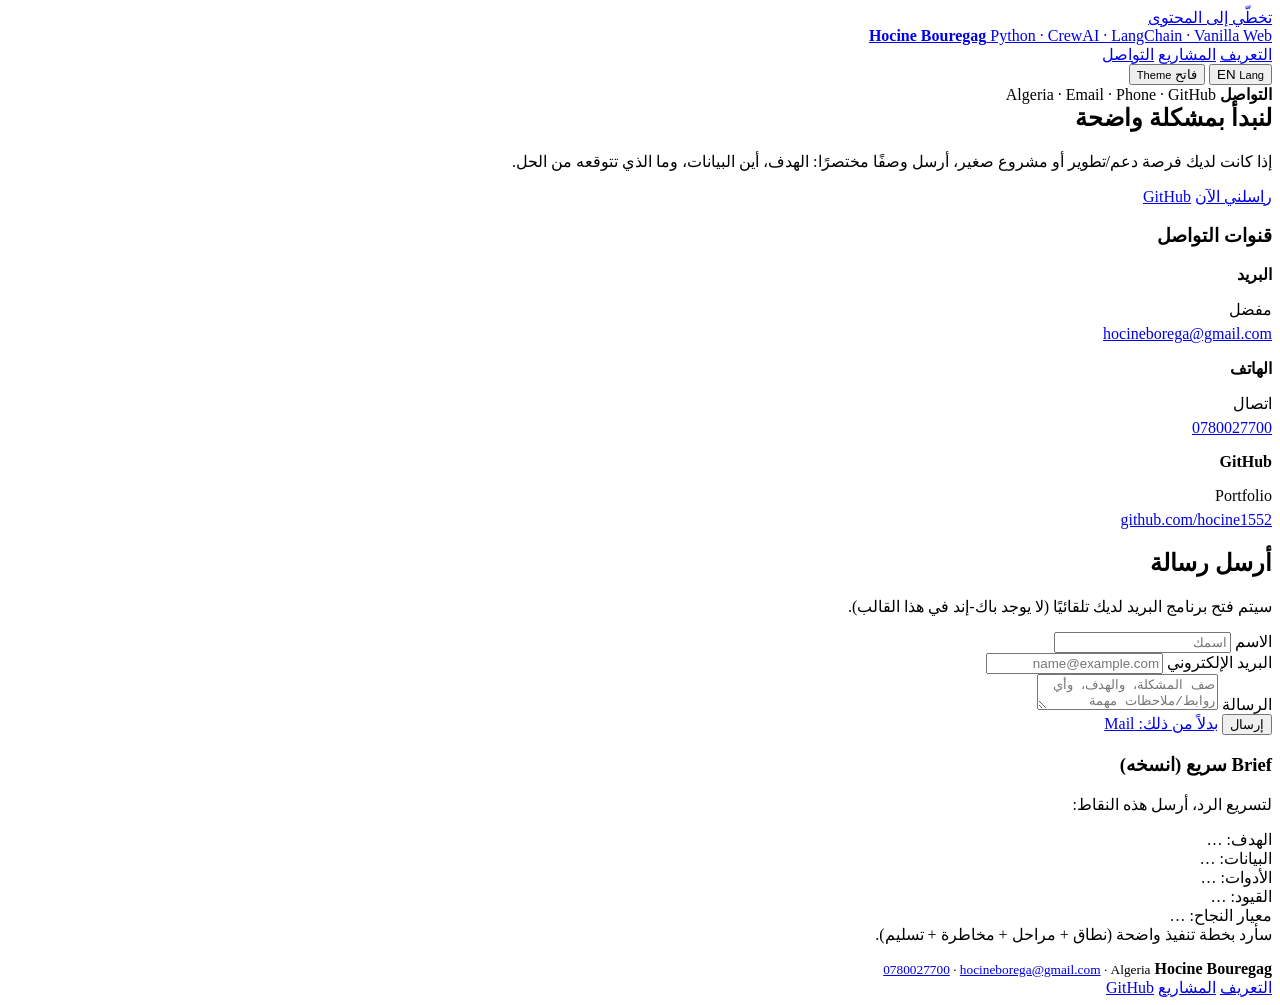
==== contact.html @ d6fb196d "Update contact.html" ====
<!doctype html>
<html lang="ar" dir="rtl">
<head>
  <meta charset="utf-8" />
  <meta name="viewport" content="width=device-width, initial-scale=1" />
  <meta name="description" content="تواصل مع Hocine Bouregag — Algeria. Email, phone, GitHub portfolio." />
  <title>التواصل | Hocine Bouregag</title>

  <link rel="icon" href="assets/favicon.svg" type="image/svg+xml" />
  <link rel="preconnect" href="https://fonts.googleapis.com" />
  <link rel="preconnect" href="https://fonts.gstatic.com" crossorigin />
  <link href="https://fonts.googleapis.com/css2?family=IBM+Plex+Sans+Arabic:wght@400;500;600;700&family=JetBrains+Mono:wght@400;500&display=swap" rel="stylesheet" />
  <link rel="stylesheet" href="assets/styles.css" />
</head>
<body data-page="contact">
  <a class="skip-link" href="#content" data-i18n="common.skip">تخطّي إلى المحتوى</a>

  <header class="site-header" role="banner">
    <div class="container header-inner">
      <a class="brand" href="./index.html" aria-label="العودة إلى صفحة التعريف" data-i18n-aria="common.brandBack">
        <span class="mark" aria-hidden="true"></span>
        <span class="brand-title">
          <strong>Hocine Bouregag</strong>
          <span>Python · CrewAI · LangChain · Vanilla Web</span>
        </span>
      </a>

      <nav class="nav" aria-label="التنقّل" data-i18n-aria="common.navAria">
        <a href="./index.html" data-i18n="common.nav.about">التعريف</a>
        <a href="./projects.html" data-i18n="common.nav.projects">المشاريع</a>
        <a href="./contact.html" aria-current="page" data-i18n="common.nav.contact">التواصل</a>
      </nav>

      <div class="header-actions">
        <button class="btn lang-toggle" type="button" data-lang-toggle aria-label="تحويل اللغة إلى الإنجليزية">
          <span class="pill"><span class="mono" data-lang-label>EN</span></span>
          <small class="mono">Lang</small>
        </button>

        <button class="btn theme-toggle" type="button" data-theme-toggle aria-pressed="false" aria-label="تبديل الوضع" data-i18n-aria="common.themeToggleAria">
          <span class="pill">
            <span class="theme-dot" aria-hidden="true"></span>
            <span data-theme-label>فاتح</span>
          </span>
          <small class="mono">Theme</small>
        </button>
      </div>
    </div>
  </header>

  <main id="content" class="container" role="main">
    <section class="hero" aria-label="التواصل">
      <div class="hero-inner">
        <div>
          <div class="kicker">
            <b data-i18n="contact.kicker.title">التواصل</b>
            <span class="sep" aria-hidden="true"></span>
            <span class="mono">Algeria · Email · Phone · GitHub</span>
          </div>

          <h1 style="margin-top: var(--space-4);" data-i18n="contact.hero.title">لنبدأ بمشكلة واضحة</h1>
          <p data-i18n="contact.hero.p">
            إذا كانت لديك فرصة دعم/تطوير أو مشروع صغير، أرسل وصفًا مختصرًا: الهدف، أين البيانات، وما الذي تتوقعه من الحل.
          </p>

          <div class="hero-cta" style="margin-top: var(--space-5);">
            <a class="btn btn-primary" href="mailto:hocineborega@gmail.com" data-i18n="contact.hero.cta.email">راسلني الآن</a>
            <a class="btn" href="https://github.com/hocine1552" target="_blank" rel="noreferrer">GitHub</a>
          </div>
        </div>

        <aside class="panel" aria-label="قنوات التواصل">
          <h3 data-i18n="contact.panel.title">قنوات التواصل</h3>
          <div class="grid" style="gap: var(--space-2);">
            <div class="card" style="padding: var(--space-3);">
              <div class="card-top">
                <h3 style="font-size: 16px;" data-i18n="contact.channel.email">البريد</h3>
                <span class="badge" data-i18n="contact.channel.email.badge">مفضل</span>
              </div>
              <p class="mono" style="margin-top: 6px;"><a class="text-link mono" dir="ltr" href="mailto:hocineborega@gmail.com">hocineborega@gmail.com</a></p>
            </div>

            <div class="card" style="padding: var(--space-3);">
              <div class="card-top">
                <h3 style="font-size: 16px;" data-i18n="contact.channel.phone">الهاتف</h3>
                <span class="badge" data-i18n="contact.channel.phone.badge">اتصال</span>
              </div>
              <p class="mono" style="margin-top: 6px;"><a class="text-link mono" dir="ltr" href="tel:0780027700">0780027700</a></p>
            </div>

            <div class="card" style="padding: var(--space-3);">
              <div class="card-top">
                <h3 style="font-size: 16px;">GitHub</h3>
                <span class="badge">Portfolio</span>
              </div>
              <p class="mono" style="margin-top: 6px;"><a class="text-link mono" dir="ltr" href="https://github.com/hocine1552" target="_blank" rel="noreferrer">github.com/hocine1552</a></p>
            </div>
          </div>
        </aside>
      </div>
    </section>

    <section class="section" aria-label="نموذج الرسالة">
      <div class="section-head">
        <div>
          <h2 data-i18n="contact.form.title">أرسل رسالة</h2>
          <p data-i18n="contact.form.subtitle">سيتم فتح برنامج البريد لديك تلقائيًا (لا يوجد باك-إند في هذا القالب).</p>
        </div>
      </div>

      <div class="grid cols-2">
        <form class="card form" data-mailto-form data-to="hocineborega@gmail.com" aria-label="نموذج التواصل" data-i18n-aria="contact.form.aria">
          <div class="field">
            <label for="name" data-i18n="contact.form.name.label">الاسم</label>
            <input id="name" name="name" autocomplete="name" required placeholder="اسمك" data-i18n-placeholder="contact.form.name.placeholder" />
          </div>

          <div class="field">
            <label for="email" data-i18n="contact.form.email.label">البريد الإلكتروني</label>
            <input id="email" name="email" type="email" autocomplete="email" required placeholder="name@example.com" data-i18n-placeholder="contact.form.email.placeholder" />
          </div>

          <div class="field">
            <label for="message" data-i18n="contact.form.message.label">الرسالة</label>
            <textarea id="message" name="message" required placeholder="صف المشكلة، والهدف، وأي روابط/ملاحظات مهمة" data-i18n-placeholder="contact.form.message.placeholder"></textarea>
          </div>

          <div class="hero-cta" style="margin-top: 0;">
            <button class="btn btn-primary" type="submit" data-i18n="contact.form.submit">إرسال</button>
            <a class="btn" href="mailto:hocineborega@gmail.com" data-i18n="contact.form.altMail">بدلاً من ذلك: Mail</a>
          </div>
        </form>

        <article class="card" aria-label="قالب brief">
          <h3 data-i18n="contact.brief.title">Brief سريع (انسخه)</h3>
          <p style="margin-top: 10px;" data-i18n="contact.brief.subtitle">لتسريع الرد، أرسل هذه النقاط:</p>
          <div class="codebox" style="margin-top: var(--space-3);">
            <div><span class="dim" data-i18n="contact.brief.goal">الهدف:</span> …</div>
            <div><span class="dim" data-i18n="contact.brief.data">البيانات:</span> …</div>
            <div><span class="dim" data-i18n="contact.brief.tools">الأدوات:</span> …</div>
            <div><span class="dim" data-i18n="contact.brief.constraints">القيود:</span> …</div>
            <div><span class="dim" data-i18n="contact.brief.success">معيار النجاح:</span> …</div>
          </div>
          <p style="margin-top: var(--space-3);" data-i18n="contact.brief.note">سأرد بخطة تنفيذ واضحة (نطاق + مراحل + مخاطرة + تسليم).</p>
        </article>
      </div>
    </section>

    <footer class="footer" role="contentinfo">
      <div class="footer-inner">
        <div>
          <strong>Hocine Bouregag</strong>
          <small>
            <span class="mono" dir="ltr">Algeria</span> ·
            <a class="text-link mono" dir="ltr" href="mailto:hocineborega@gmail.com">hocineborega@gmail.com</a> ·
            <a class="text-link mono" dir="ltr" href="tel:0780027700">0780027700</a>
          </small>
        </div>
        <div class="inline-links" aria-label="روابط" data-i18n-aria="common.footer.links">
          <a href="./index.html" data-i18n="common.nav.about">التعريف</a>
          <a href="./projects.html" data-i18n="common.nav.projects">المشاريع</a>
          <a class="text-link" href="https://github.com/hocine1552" target="_blank" rel="noreferrer">GitHub</a>
        </div>
      </div>
    </footer>
  </main>

  <script src="assets/app.js" defer></script>
</body>
</html>
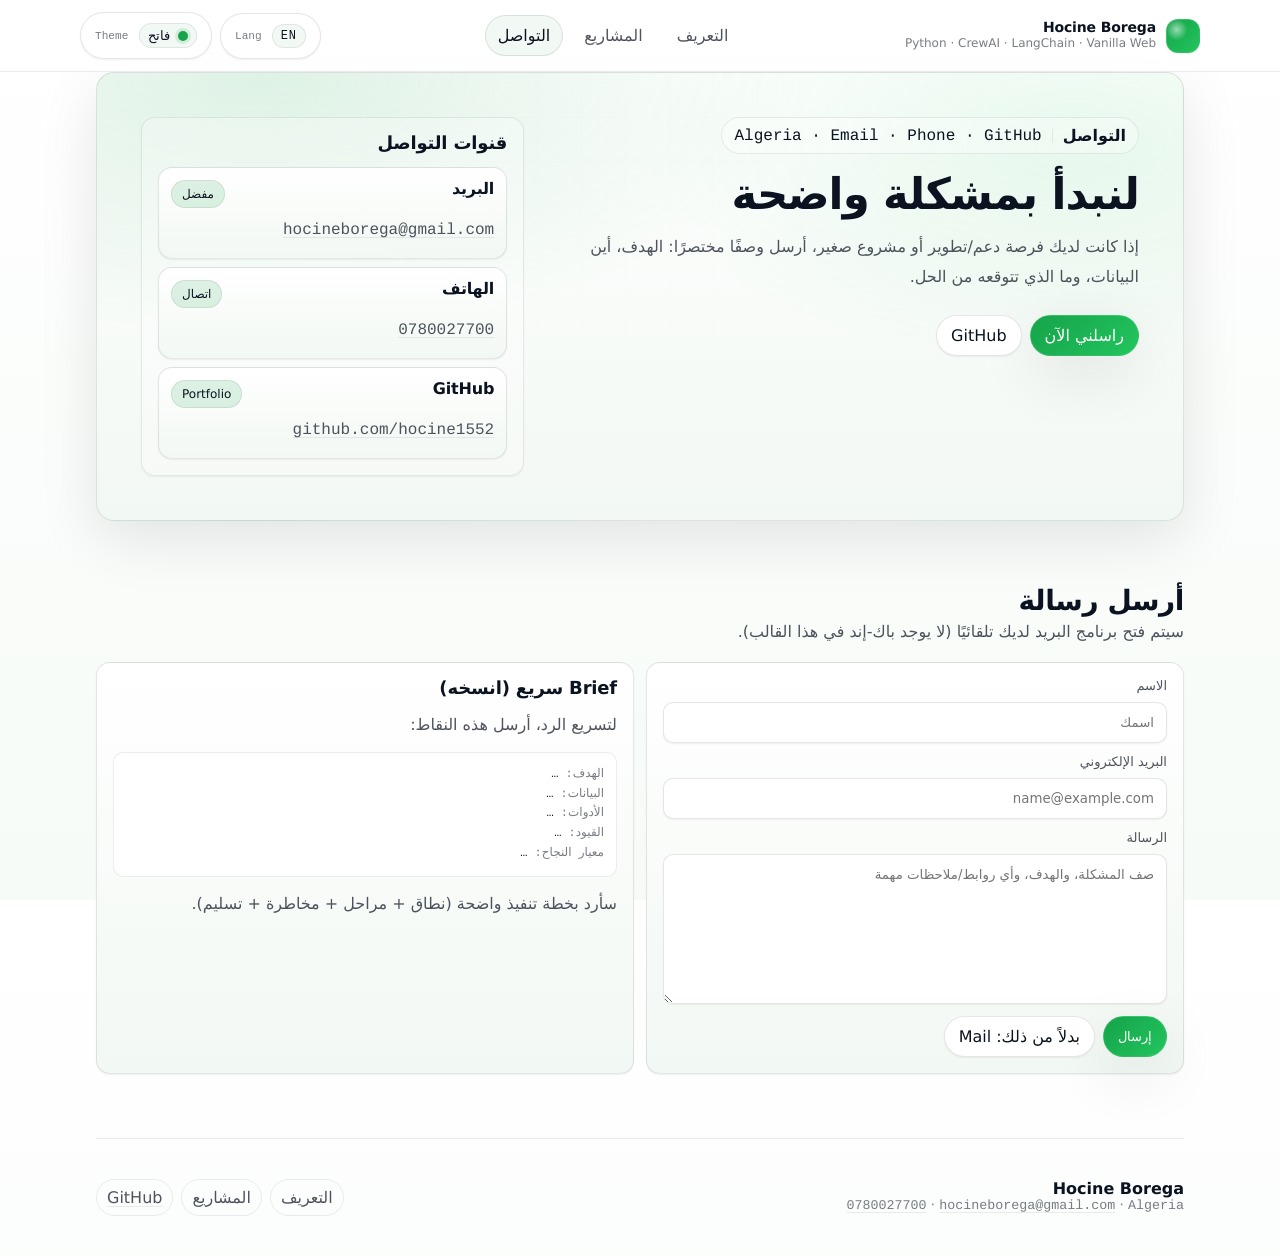
==== commit 25dcfa60: "Initial commit" ====
--- a/contact.html
+++ b/contact.html
@@ -3,8 +3,8 @@
 <head>
   <meta charset="utf-8" />
   <meta name="viewport" content="width=device-width, initial-scale=1" />
-  <meta name="description" content="تواصل مع Hocine Bouregag — Algeria. Email, phone, GitHub portfolio." />
-  <title>التواصل | Hocine Bouregag</title>
+  <meta name="description" content="تواصل مع Hocine Borega — Algeria. Email, phone, GitHub portfolio." />
+  <title>التواصل | Hocine Borega</title>
 
   <link rel="icon" href="assets/favicon.svg" type="image/svg+xml" />
   <link rel="preconnect" href="https://fonts.googleapis.com" />
@@ -20,7 +20,7 @@
       <a class="brand" href="./index.html" aria-label="العودة إلى صفحة التعريف" data-i18n-aria="common.brandBack">
         <span class="mark" aria-hidden="true"></span>
         <span class="brand-title">
-          <strong>Hocine Bouregag</strong>
+          <strong>Hocine Borega</strong>
           <span>Python · CrewAI · LangChain · Vanilla Web</span>
         </span>
       </a>
@@ -149,7 +149,7 @@
     <footer class="footer" role="contentinfo">
       <div class="footer-inner">
         <div>
-          <strong>Hocine Bouregag</strong>
+          <strong>Hocine Borega</strong>
           <small>
             <span class="mono" dir="ltr">Algeria</span> ·
             <a class="text-link mono" dir="ltr" href="mailto:hocineborega@gmail.com">hocineborega@gmail.com</a> ·
--- a/assets/styles.css
+++ b/assets/styles.css
@@ -0,0 +1,599 @@
+/* Design system: light (white/green) + dark (black/green)
+   All colors are declared as CSS variables to keep the palette controlled. */
+
+:root{
+  color-scheme: light;
+
+  --font-sans: "IBM Plex Sans Arabic", ui-sans-serif, system-ui, -apple-system, "Segoe UI", Tahoma, Arial, "Noto Sans Arabic", sans-serif;
+  --font-mono: "JetBrains Mono", ui-monospace, SFMono-Regular, Menlo, Consolas, "Liberation Mono", monospace;
+
+  --space-1: 4px;
+  --space-2: 8px;
+  --space-3: 12px;
+  --space-4: 16px;
+  --space-5: 24px;
+  --space-6: 40px;
+  --space-7: 64px;
+
+  --radius-sm: 10px;
+  --radius-md: 14px;
+  --radius-lg: 18px;
+  --radius-pill: 999px;
+
+  --bg: #ffffff;
+  --bg-2: #f6fbf7;
+  --surface-1: #ffffff;
+  --surface-2: #f2f8f3;
+  --surface-3: #eaf6ed;
+
+  --text: #0b1220;
+  --muted: rgba(11, 18, 32, 0.72);
+  --muted-2: rgba(11, 18, 32, 0.55);
+
+  --border: rgba(11, 18, 32, 0.10);
+  --hairline: rgba(11, 18, 32, 0.08);
+
+  --accent: #16a34a;
+  --accent-2: #22c55e;
+  --accent-soft: rgba(22, 163, 74, 0.14);
+  --accent-mesh: rgba(34,197,94,0.10);
+  --accent-focus: rgba(34,197,94,0.45);
+  --on-accent: #ffffff;
+
+  --grid-line: rgba(11, 18, 32, 0.06);
+
+  --header-bg: rgba(255,255,255,0.72);
+
+  --shadow-1: 0 1px 2px rgba(0,0,0,0.06);
+  --shadow-2: 0 18px 60px rgba(0,0,0,0.10);
+
+  --ring: 0 0 0 3px rgba(34,197,94,0.22);
+  --ease: cubic-bezier(0.22, 1, 0.36, 1);
+  --trans-fast: 140ms var(--ease);
+
+  --container: 1120px;
+}
+
+html[data-theme="dark"]{
+  color-scheme: dark;
+
+  --bg: #070a08;
+  --bg-2: #0a0f0b;
+  --surface-1: #0f1511;
+  --surface-2: #141c16;
+  --surface-3: #1a231c;
+
+  --text: #f7fafc;
+  --muted: rgba(247,250,252,0.74);
+  --muted-2: rgba(247,250,252,0.56);
+
+  --border: rgba(255,255,255,0.10);
+  --hairline: rgba(255,255,255,0.08);
+
+  --accent: #22c55e;
+  --accent-2: #4ade80;
+  --accent-soft: rgba(34, 197, 94, 0.16);
+  --accent-mesh: rgba(74,222,128,0.10);
+  --accent-focus: rgba(74,222,128,0.45);
+  --on-accent: #06150c;
+
+  --grid-line: rgba(255,255,255,0.09);
+
+  --header-bg: rgba(7,10,8,0.72);
+
+  --shadow-1: 0 1px 2px rgba(0,0,0,0.40);
+  --shadow-2: 0 18px 60px rgba(0,0,0,0.55);
+
+  --ring: 0 0 0 3px rgba(74,222,128,0.22);
+}
+
+*{ box-sizing: border-box; }
+
+html, body{ height: 100%; }
+
+body{
+  margin: 0;
+  font-family: var(--font-sans);
+  background: linear-gradient(180deg, var(--bg), var(--bg-2));
+  color: var(--text);
+  -webkit-font-smoothing: antialiased;
+  -moz-osx-font-smoothing: grayscale;
+  text-rendering: geometricPrecision;
+}
+
+[id]{
+  scroll-margin-top: 92px;
+}
+
+a{ color: inherit; text-decoration: none; }
+
+a.text-link{
+  text-decoration: underline;
+  text-decoration-color: var(--hairline);
+  text-underline-offset: 3px;
+}
+
+a.text-link:hover{
+  text-decoration-color: var(--border);
+}
+
+p{ margin: 0; color: var(--muted); line-height: 1.85; text-wrap: pretty; }
+
+.list{
+  margin: 10px 0 0;
+  padding-inline-start: 18px;
+  color: var(--muted);
+}
+
+.list li{
+  margin: 6px 0;
+  line-height: 1.85;
+}
+
+h1, h2, h3{ margin: 0; line-height: 1.15; text-wrap: balance; }
+
+h1{
+  font-size: clamp(30px, 3.4vw, 52px);
+  letter-spacing: -0.02em;
+}
+
+h2{
+  font-size: clamp(20px, 2.4vw, 28px);
+  letter-spacing: -0.015em;
+}
+
+h3{
+  font-size: 18px;
+  letter-spacing: -0.01em;
+}
+
+small{ color: var(--muted-2); }
+
+code, .mono{ font-family: var(--font-mono); }
+
+:focus-visible{
+  outline: none;
+  box-shadow: var(--ring);
+  border-radius: var(--radius-sm);
+}
+
+@media (prefers-reduced-motion: reduce){
+  *, *::before, *::after{ transition-duration: 1ms !important; animation-duration: 1ms !important; }
+}
+
+.skip-link{
+  position: absolute;
+  inset-inline-start: var(--space-4);
+  top: var(--space-4);
+  padding: 10px 12px;
+  background: var(--surface-1);
+  border: 1px solid var(--border);
+  border-radius: var(--radius-sm);
+  box-shadow: var(--shadow-1);
+  transform: translateY(-160%);
+  transition: transform var(--trans-fast);
+  z-index: 999;
+}
+
+.skip-link:focus{ transform: translateY(0); }
+
+.container{
+  max-width: var(--container);
+  margin: 0 auto;
+  padding: 0 var(--space-4);
+}
+
+.site-header{
+  position: sticky;
+  top: 0;
+  z-index: 100;
+  background: var(--header-bg);
+  border-bottom: 1px solid var(--hairline);
+  backdrop-filter: blur(10px);
+}
+
+.header-inner{
+  display: flex;
+  align-items: center;
+  justify-content: space-between;
+  gap: var(--space-3);
+  padding: var(--space-3) 0;
+}
+
+@media (max-width: 720px){
+  .header-inner{
+    display: grid;
+    grid-template-columns: 1fr auto;
+    grid-template-areas:
+      "brand actions"
+      "nav nav";
+    gap: var(--space-2);
+    padding: var(--space-3) 0;
+  }
+
+  .brand{ grid-area: brand; min-width: 0; }
+  .header-actions{ grid-area: actions; }
+  .nav{ grid-area: nav; justify-content: center; }
+  .nav a{ padding: 8px 10px; font-size: 14px; }
+
+  [id]{
+    scroll-margin-top: 132px;
+  }
+}
+
+.brand{
+  display: flex;
+  align-items: center;
+  gap: 10px;
+  min-width: 160px;
+}
+
+.mark{
+  width: 34px;
+  height: 34px;
+  border-radius: 12px;
+  background:
+    radial-gradient(18px 18px at 30% 30%, rgba(255,255,255,0.55), transparent 60%),
+    linear-gradient(135deg, var(--accent), var(--accent-2));
+  box-shadow: var(--shadow-1);
+  border: 1px solid rgba(255,255,255,0.12);
+}
+
+.brand-title{
+  display: grid;
+  line-height: 1.1;
+}
+
+.brand-title strong{ font-size: 14px; letter-spacing: -0.01em; }
+.brand-title span{ font-size: 12px; color: var(--muted-2); }
+
+.nav{
+  display: flex;
+  align-items: center;
+  gap: var(--space-2);
+  flex-wrap: wrap;
+  justify-content: center;
+}
+
+.nav a{
+  padding: 10px 12px;
+  border-radius: var(--radius-pill);
+  border: 1px solid transparent;
+  color: var(--muted);
+  transition: background-color var(--trans-fast), border-color var(--trans-fast), color var(--trans-fast);
+}
+
+.nav a:hover{
+  background: var(--surface-2);
+  border-color: var(--hairline);
+  color: var(--text);
+}
+
+.nav a[aria-current="page"]{
+  background: var(--surface-2);
+  border-color: var(--border);
+  color: var(--text);
+}
+
+.header-actions{
+  display: flex;
+  align-items: center;
+  gap: var(--space-2);
+}
+
+.btn{
+  display: inline-flex;
+  align-items: center;
+  justify-content: center;
+  gap: 10px;
+  padding: 10px 14px;
+  border-radius: var(--radius-pill);
+  border: 1px solid var(--border);
+  background: var(--surface-1);
+  color: var(--text);
+  box-shadow: var(--shadow-1);
+  cursor: pointer;
+  transition: background-color var(--trans-fast), border-color var(--trans-fast), transform var(--trans-fast);
+}
+
+.btn:hover{ background: var(--surface-2); border-color: var(--hairline); transform: translateY(-1px); }
+.btn:active{ transform: translateY(0); }
+
+.btn-primary{
+  background: linear-gradient(135deg, var(--accent), var(--accent-2));
+  border-color: rgba(255,255,255,0.12);
+  color: var(--on-accent);
+  box-shadow: var(--shadow-2);
+}
+
+.btn-primary:hover{ filter: saturate(1.03); }
+
+.btn-ghost{
+  background: transparent;
+  box-shadow: none;
+}
+
+.lang-toggle{
+  min-width: 92px;
+  justify-content: space-between;
+}
+
+.lang-toggle .pill{
+  display: inline-flex;
+  align-items: center;
+  gap: 8px;
+  padding: 4px 8px;
+  border-radius: var(--radius-pill);
+  border: 1px solid var(--hairline);
+  background: var(--surface-2);
+}
+
+.lang-toggle [data-lang-label]{
+  font-size: 12px;
+  letter-spacing: 0.08em;
+}
+
+.theme-toggle{
+  min-width: 132px;
+  justify-content: space-between;
+}
+
+.theme-toggle .pill{
+  display: inline-flex;
+  align-items: center;
+  gap: 8px;
+  padding: 4px 8px;
+  border-radius: var(--radius-pill);
+  border: 1px solid var(--hairline);
+  background: var(--surface-2);
+}
+
+.theme-dot{
+  width: 10px;
+  height: 10px;
+  border-radius: 999px;
+  background: var(--accent);
+  box-shadow: 0 0 0 3px var(--accent-soft);
+}
+
+main{ padding: var(--space-6) 0; }
+
+.hero{
+  position: relative;
+  border: 1px solid var(--border);
+  border-radius: var(--radius-lg);
+  overflow: hidden;
+  box-shadow: var(--shadow-2);
+  background:
+    radial-gradient(900px 420px at 15% 0%, var(--accent-soft), transparent 62%),
+    radial-gradient(700px 360px at 90% 16%, var(--accent-mesh), transparent 62%),
+    linear-gradient(180deg, var(--surface-1), var(--surface-2));
+}
+
+html[data-theme="dark"] .hero{
+  background:
+    radial-gradient(900px 420px at 15% 0%, var(--accent-soft), transparent 62%),
+    radial-gradient(700px 360px at 90% 16%, var(--accent-mesh), transparent 62%),
+    linear-gradient(180deg, var(--surface-1), var(--surface-2));
+}
+
+.hero::after{
+  content: "";
+  position: absolute;
+  inset: 0;
+  pointer-events: none;
+  background-image:
+    linear-gradient(to right, var(--grid-line) 1px, transparent 1px),
+    linear-gradient(to bottom, var(--grid-line) 1px, transparent 1px);
+  background-size: 44px 44px;
+  opacity: 0.18;
+  mask-image: radial-gradient(ellipse at 50% 0%, black 0%, transparent 68%);
+}
+
+html[data-theme="dark"] .hero::after{
+  opacity: 0.14;
+}
+
+.hero-inner{
+  position: relative;
+  display: grid;
+  grid-template-columns: 1.2fr 0.8fr;
+  gap: var(--space-6);
+  padding: clamp(22px, 4vw, 44px);
+}
+
+@media (max-width: 900px){
+  .hero-inner{ grid-template-columns: 1fr; }
+}
+
+.kicker{
+  display: inline-flex;
+  align-items: center;
+  gap: 10px;
+  flex-wrap: wrap;
+  padding: 8px 12px;
+  border-radius: var(--radius-pill);
+  border: 1px solid var(--hairline);
+  background: rgba(255,255,255,0.35);
+}
+
+html[data-theme="dark"] .kicker{
+  background: rgba(255,255,255,0.03);
+}
+
+.kicker b{ font-weight: 600; }
+
+.kicker .sep{
+  width: 1px;
+  height: 14px;
+  background: var(--hairline);
+}
+
+@media (max-width: 520px){
+  .kicker{
+    flex-direction: column;
+    align-items: flex-start;
+    gap: 6px;
+  }
+
+  .kicker .sep{ display: none; }
+}
+
+.hero p{ margin-top: var(--space-3); max-width: 60ch; }
+
+.hero-cta{ display: flex; gap: var(--space-2); flex-wrap: wrap; margin-top: var(--space-5); }
+
+.panel{
+  border: 1px solid var(--hairline);
+  background: rgba(255,255,255,0.25);
+  border-radius: var(--radius-md);
+  padding: var(--space-4);
+  box-shadow: var(--shadow-1);
+}
+
+html[data-theme="dark"] .panel{
+  background: rgba(255,255,255,0.02);
+}
+
+.panel h3{ margin-bottom: var(--space-3); }
+
+.chips{ display: flex; flex-wrap: wrap; gap: 8px; }
+
+.chip{
+  display: inline-flex;
+  align-items: center;
+  padding: 6px 10px;
+  border-radius: var(--radius-pill);
+  border: 1px solid var(--hairline);
+  background: var(--surface-1);
+  color: var(--muted);
+  font-size: 12px;
+}
+
+.chip code{ font-size: 12px; }
+
+.section{
+  margin-top: var(--space-7);
+}
+
+.section-head{
+  display: flex;
+  align-items: baseline;
+  justify-content: space-between;
+  gap: var(--space-3);
+  margin-bottom: var(--space-4);
+}
+
+.section-head p{ max-width: 70ch; }
+
+.grid{
+  display: grid;
+  gap: var(--space-3);
+}
+
+.grid.cols-3{ grid-template-columns: repeat(3, minmax(0,1fr)); }
+.grid.cols-2{ grid-template-columns: repeat(2, minmax(0,1fr)); }
+
+@media (max-width: 900px){
+  .grid.cols-3{ grid-template-columns: 1fr; }
+  .grid.cols-2{ grid-template-columns: 1fr; }
+}
+
+.card{
+  border: 1px solid var(--border);
+  background: linear-gradient(180deg, var(--surface-1), var(--surface-2));
+  border-radius: var(--radius-md);
+  padding: var(--space-4);
+  box-shadow: var(--shadow-1);
+}
+
+.card p{ margin-top: 10px; }
+
+.card-top{
+  display: flex;
+  align-items: flex-start;
+  justify-content: space-between;
+  gap: var(--space-2);
+}
+
+.badge{
+  display: inline-flex;
+  align-items: center;
+  padding: 6px 10px;
+  border-radius: var(--radius-pill);
+  border: 1px solid var(--hairline);
+  background: var(--accent-soft);
+  color: var(--text);
+  font-size: 12px;
+}
+
+.codebox{
+  margin-top: var(--space-3);
+  border: 1px solid var(--hairline);
+  background: var(--surface-1);
+  border-radius: var(--radius-sm);
+  padding: var(--space-3);
+  overflow: auto;
+  font-family: var(--font-mono);
+  font-size: 12px;
+  line-height: 1.65;
+}
+
+.codebox .dim{ color: var(--muted-2); }
+.codebox .g{ color: var(--accent); }
+
+.form{
+  display: grid;
+  gap: var(--space-3);
+}
+
+.field{
+  display: grid;
+  gap: 8px;
+}
+
+label{ font-size: 13px; color: var(--muted); }
+
+input, textarea{
+  width: 100%;
+  padding: 12px 12px;
+  border-radius: var(--radius-sm);
+  border: 1px solid var(--border);
+  background: var(--surface-1);
+  color: var(--text);
+  font-family: inherit;
+  box-shadow: var(--shadow-1);
+  transition: border-color var(--trans-fast), background-color var(--trans-fast);
+}
+
+textarea{ min-height: 150px; resize: vertical; }
+
+input:focus, textarea:focus{ border-color: var(--accent-focus); }
+
+.footer{
+  border-top: 1px solid var(--hairline);
+  padding: var(--space-6) 0;
+  margin-top: var(--space-7);
+}
+
+.footer-inner{
+  display: flex;
+  align-items: flex-start;
+  justify-content: space-between;
+  gap: var(--space-4);
+  flex-wrap: wrap;
+}
+
+.footer small{ display: block; max-width: 68ch; }
+
+.inline-links{ display: flex; gap: var(--space-2); flex-wrap: wrap; }
+
+.inline-links a{
+  padding: 8px 10px;
+  border-radius: var(--radius-pill);
+  border: 1px solid var(--hairline);
+  background: transparent;
+  color: var(--muted);
+}
+
+.inline-links a:hover{ color: var(--text); background: var(--surface-2); }
